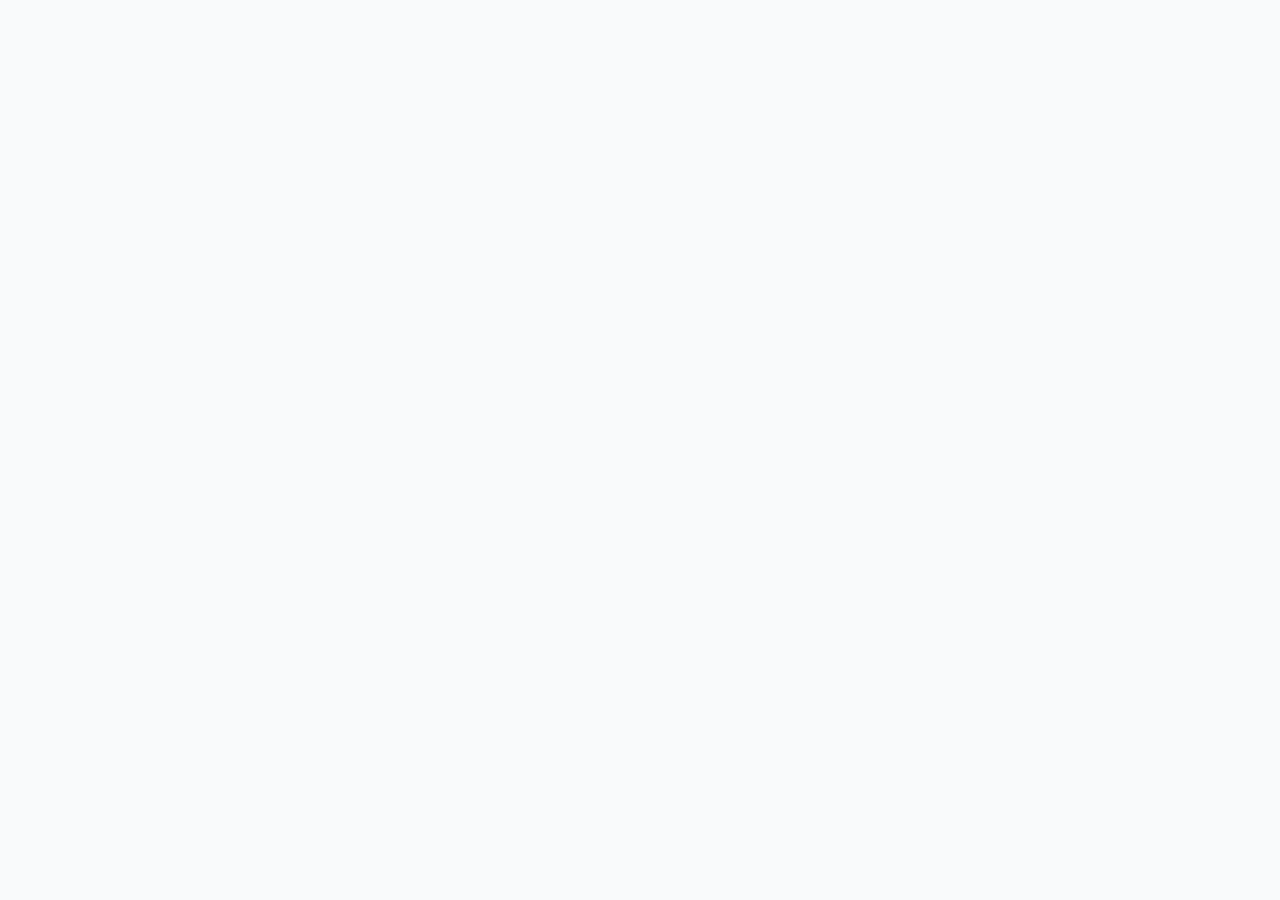
==== html/index.html @ 84c8ef74 "RESTART - New Structure, Total Conversion" ====
<!DOCTYPE html>
<html lang="en">
    <head>
        <meta charset="utf-8">
        <title>Odin Recipes Homepage</title>
        <!--CSS-->
        <link rel="stylesheet" href="/css/general.css">
        <link rel="stylesheet" href="/css/homepage-recipes-board.css">
        <!--Fonts-->
        <link rel="preconnect" href="https://fonts.googleapis.com">
        <link rel="preconnect" href="https://fonts.gstatic.com" crossorigin>
        <link href="https://fonts.googleapis.com/css2?family=Inter:wght@300;400;500;600;700&display=swap" rel="stylesheet">
    </head>

    <body>

    </body>
</html>
---- css/general.css ----
body {
    font-family: 'Inter', Helvetica, Arial, Helvetica, sans-serif;
    background-color: rgb(249 250 251);
    color: rgb(75 85 99);
}
---- css/homepage-recipes-board.css ----
.recipes-board-container-main {
    
}
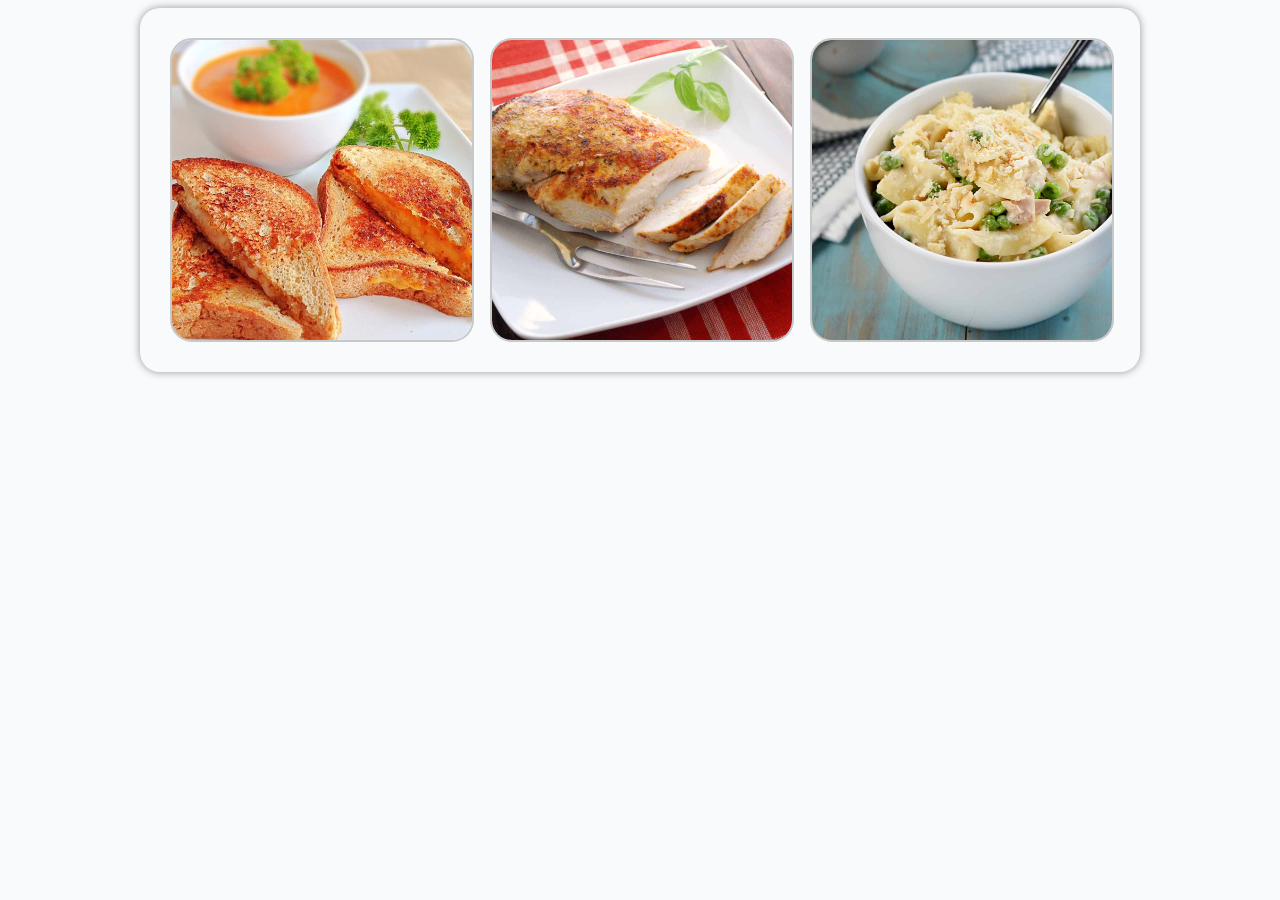
==== commit 84bbda29: "Create centered main-board for recipes" ====
--- a/html/index.html
+++ b/html/index.html
@@ -13,6 +13,29 @@
     </head>
 
     <body>
-
+        <!--Recipe Main Board-->
+        <div class="recipes-board-container-main">
+            <div class="recipes-board-container">
+                <!--Grilled Cheese Sandwich-->
+                <a class="recipe-link" href="/html/grilled-cheese-sandwich.html">               
+                    <img class="recipe-board-image" src="/images/grilled-cheese-sandwich-image_01.jpg" alt="grilled-cheese-sandwich">
+                    <div class="recipe-image-hover-description-box"></div>
+                    <div class="recipe-image-hover-description">Grilled Cheese Sandwich</div>
+                </a>
+                <!--Simple Baked Chicken Breasts-->
+                <a class="recipe-link" href="/html/simple-baked-chicken-breasts.html">               
+                    <img class="recipe-board-image" src="/images/simple-baked-chicken-breasts.jpg" alt="simple-baked-chicken-breasts">
+                    <div class="recipe-image-hover-description-box"></div>
+                    <div class="recipe-image-hover-description">Simple Baked Chicken Breasts</div>
+                </a>
+                <!--Tuna Casserole-->
+                <a class="recipe-link" href="/html/tuna-casserole.html">               
+                    <img class="recipe-board-image" src="/images/tuna-casserole.jpg" alt="tuna-casserole">
+                    <div class="recipe-image-hover-description-box"></div>
+                    <div class="recipe-image-hover-description">Tuna Casserole</div>
+                </a>
+                
+            </div>
+        </div>
     </body>
 </html>--- a/css/homepage-recipes-board.css
+++ b/css/homepage-recipes-board.css
@@ -1,3 +1,78 @@
 .recipes-board-container-main {
-    
+    display: flex;
+    justify-content: center;
+}
+.recipes-board-container {
+    display: grid;
+    grid-template-columns: 300px 300px 300px;
+    column-gap: 20px;
+    row-gap: 20px;
+
+    box-shadow: 0 0 8px rgba(0, 0, 0, 0.4);
+
+    padding: 30px;
+    border-radius: 20px;
+}
+
+
+.recipe-link {
+    display: flex;
+    justify-content: center;
+    position: relative;
+    border: 2px solid rgba(0, 0, 0, 0.2);
+    border-radius: 22px;
+    height: 300px;
+    width: 300px;
+}
+.recipe-board-image {
+    position: relative;
+    object-fit: cover;
+    object-position: center;
+
+    width: 300px;
+    height: 300px;
+
+    border-radius: 20px;
+
+    cursor: pointer;
+    transition: opacity 0.2s;
+}
+.recipe-board-image:hover {
+    opacity: 0.85;
+}
+.recipe-image-hover-description-box {
+    position: absolute;
+    background-color: gray;
+
+    border-radius: 0 0 20px 20px;
+
+    bottom: 0px;
+    left: 0;
+    right: 0;
+    height: 0px;
+
+    opacity: 0;
+    transition: opacity 0.5s, height 0.5s;
+}
+.recipe-image-hover-description {
+    position: absolute;
+    bottom: 5px;
+
+    color: rgb(255, 255, 255);
+    font-size: 18px;
+    font-weight: 600;
+
+    opacity: 0;
+    transition: opacity 0.2s, bottom 0.5s;
+}
+.recipe-link:hover .recipe-image-hover-description-box {
+    opacity: 0.8;
+    z-index: 99;
+    height: 60px;
+}
+.recipe-link:hover .recipe-image-hover-description {
+    align-items: center;
+    opacity: 1;
+    bottom: 20px;
+    z-index: 100;
 }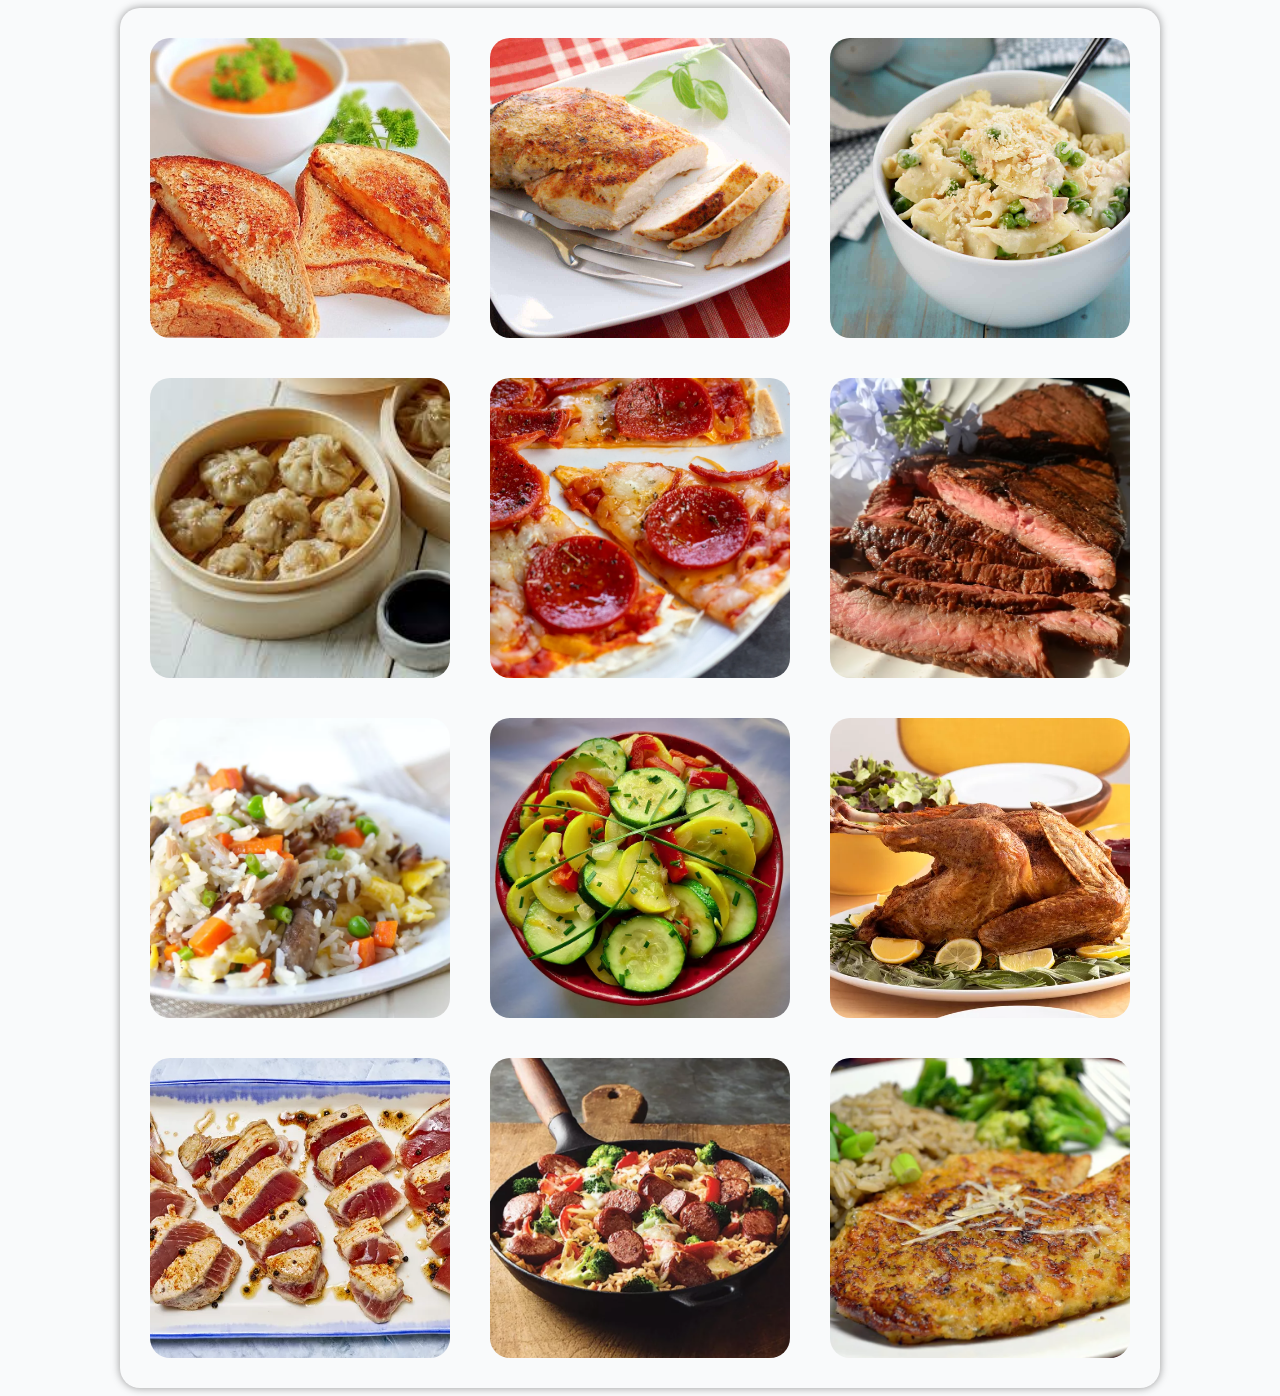
==== commit b37ce9e0: "Added more recipes and responsiveness" ====
--- a/html/index.html
+++ b/html/index.html
@@ -18,23 +18,76 @@
             <div class="recipes-board-container">
                 <!--Grilled Cheese Sandwich-->
                 <a class="recipe-link" href="/html/grilled-cheese-sandwich.html">               
-                    <img class="recipe-board-image" src="/images/grilled-cheese-sandwich-image_01.jpg" alt="grilled-cheese-sandwich">
+                    <img class="recipe-board-image" src="/images/grilled-cheese-sandwich-image_01.jpg" alt="Grilled Cheese Sandwich">
                     <div class="recipe-image-hover-description-box"></div>
                     <div class="recipe-image-hover-description">Grilled Cheese Sandwich</div>
                 </a>
                 <!--Simple Baked Chicken Breasts-->
                 <a class="recipe-link" href="/html/simple-baked-chicken-breasts.html">               
-                    <img class="recipe-board-image" src="/images/simple-baked-chicken-breasts.jpg" alt="simple-baked-chicken-breasts">
+                    <img class="recipe-board-image" src="/images/simple-baked-chicken-breasts.jpg" alt="Simple Baked Chicken Breasts">
                     <div class="recipe-image-hover-description-box"></div>
                     <div class="recipe-image-hover-description">Simple Baked Chicken Breasts</div>
                 </a>
                 <!--Tuna Casserole-->
                 <a class="recipe-link" href="/html/tuna-casserole.html">               
-                    <img class="recipe-board-image" src="/images/tuna-casserole.jpg" alt="tuna-casserole">
+                    <img class="recipe-board-image" src="/images/tuna-casserole.jpg" alt="Tuna Casserole">
                     <div class="recipe-image-hover-description-box"></div>
                     <div class="recipe-image-hover-description">Tuna Casserole</div>
                 </a>
-                
+                <!--Dumplings-->
+                <a class="recipe-link" href="/html/dumplings.html">               
+                    <img class="recipe-board-image" src="/images/dumplings.jpg" alt="Dumplings">
+                    <div class="recipe-image-hover-description-box"></div>
+                    <div class="recipe-image-hover-description">Dumplings</div>
+                </a>
+                <!--Easy Tortilla Pizza-->
+                <a class="recipe-link" href="/html/easy-tortilla-pizza.html">               
+                    <img class="recipe-board-image" src="/images/easy-tortilla-pizza.png" alt="Easy Tortilla Pizza">
+                    <div class="recipe-image-hover-description-box"></div>
+                    <div class="recipe-image-hover-description">Easy Tortilla Pizza</div>
+                </a>
+                <!--Sirloin Steak with Garlic Butter-->
+                <a class="recipe-link" href="/html/sirloin-steak-with-garlic-butter.html">               
+                    <img class="recipe-board-image" src="/images/sirloin-steak-with-garlic-butter.png" alt="Sirloin Steak with Garlic Butter">
+                    <div class="recipe-image-hover-description-box"></div>
+                    <div class="recipe-image-hover-description">Sirloin Steak with Garlic Butter</div>
+                </a>
+                <!--Pork Fried Rice-->
+                <a class="recipe-link" href="/html/pork-fried-rice.html">               
+                    <img class="recipe-board-image" src="/images/pork-fried-rice.png" alt="Pork Fried Rice">
+                    <div class="recipe-image-hover-description-box"></div>
+                    <div class="recipe-image-hover-description">Pork Fried Rice</div>
+                </a>
+                <!--Skillet Zucchini and Squash-->
+                <a class="recipe-link" href="/html/skillet-zucchini-and-squash.html">               
+                    <img class="recipe-board-image" src="/images/skillet-zucchini-and-squash.png" alt="Skillet Zucchini and Squash">
+                    <div class="recipe-image-hover-description-box"></div>
+                    <div class="recipe-image-hover-description">Skillet Zucchini and Squash</div>
+                </a>
+                <!--Simple Deep Fried Turkey-->
+                <a class="recipe-link" href="/html/simple-deep-fried-turkey.html">               
+                    <img class="recipe-board-image" src="/images/simple-deep-fried-turkey.png" alt="Simple Deep Fried Turkey">
+                    <div class="recipe-image-hover-description-box"></div>
+                    <div class="recipe-image-hover-description">Simple Deep Fried Turkey</div>
+                </a>
+                <!--Seared Ahi Tuna Steaks-->
+                <a class="recipe-link" href="/html/seared-ahi-tuna-steaks.html">               
+                    <img class="recipe-board-image" src="/images/seared-ahi-tuna-steaks.png" alt="Seared Ahi Tuna Steaks">
+                    <div class="recipe-image-hover-description-box"></div>
+                    <div class="recipe-image-hover-description">Seared Ahi Tuna Steaks</div>
+                </a>
+                <!--Easy Smoked Sausage Skillet-->
+                <a class="recipe-link" href="/html/easy-smoked-sausage-skillet.html">               
+                    <img class="recipe-board-image" src="/images/easy-smoked-sausage-skillet.png" alt="Easy Smoked Sausage Skillet">
+                    <div class="recipe-image-hover-description-box"></div>
+                    <div class="recipe-image-hover-description">Easy Smoked Sausage Skillet</div>
+                </a>
+                <!--Parmesan Crusted Tilapia Fillets-->
+                <a class="recipe-link" href="/html/parmesan-crusted-tilania-fillets.html">               
+                    <img class="recipe-board-image" src="/images/parmesan-crusted-tilania-fillets.png" alt="Parmesan Crusted Tilapia Fillets">
+                    <div class="recipe-image-hover-description-box"></div>
+                    <div class="recipe-image-hover-description">Parmesan Crusted Tilapia Fillets</div>
+                </a>
             </div>
         </div>
     </body>
--- a/css/homepage-recipes-board.css
+++ b/css/homepage-recipes-board.css
@@ -5,25 +5,34 @@
 .recipes-board-container {
     display: grid;
     grid-template-columns: 300px 300px 300px;
-    column-gap: 20px;
-    row-gap: 20px;
+    column-gap: 40px;
+    row-gap: 40px;
 
     box-shadow: 0 0 8px rgba(0, 0, 0, 0.4);
 
     padding: 30px;
     border-radius: 20px;
 }
-
+@media (max-width: 1200px) {
+    .recipes-board-container {
+        grid-template-columns: 1fr 1fr;
+    }
+}
+@media (max-width: 800px) {
+    .recipes-board-container {
+        grid-template-columns: 1fr;
+    }
+}
 
 .recipe-link {
     display: flex;
     justify-content: center;
     position: relative;
-    border: 2px solid rgba(0, 0, 0, 0.2);
     border-radius: 22px;
     height: 300px;
     width: 300px;
 }
+
 .recipe-board-image {
     position: relative;
     object-fit: cover;
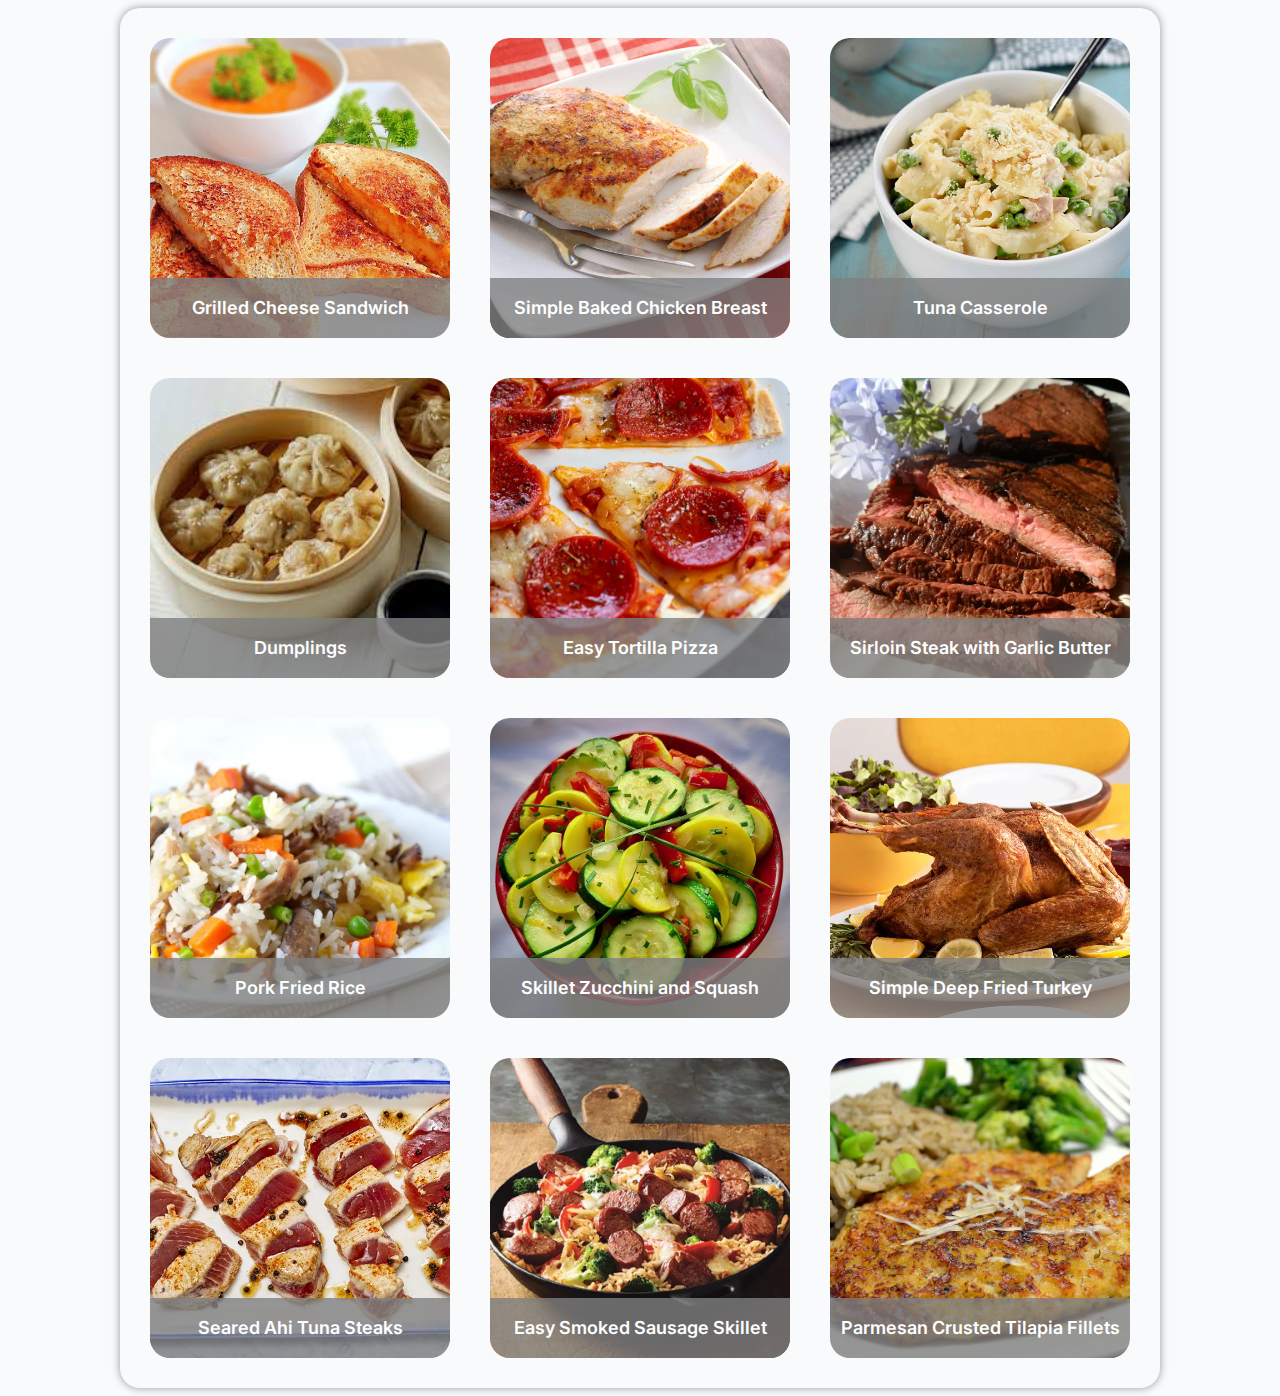
==== commit 4bc24f1c: "Adjust the recipe-link style a bit" ====
--- a/html/index.html
+++ b/html/index.html
@@ -20,73 +20,97 @@
                 <a class="recipe-link" href="/html/grilled-cheese-sandwich.html">               
                     <img class="recipe-board-image" src="/images/grilled-cheese-sandwich-image_01.jpg" alt="Grilled Cheese Sandwich">
                     <div class="recipe-image-hover-description-box"></div>
-                    <div class="recipe-image-hover-description">Grilled Cheese Sandwich</div>
+                    <div class="recipe-image-hover-description">Show Me The Recipe!</div>
+                    <div class="recipe-image-description-box"></div>
+                    <div class="recipe-image-description">Grilled Cheese Sandwich</div>
                 </a>
                 <!--Simple Baked Chicken Breasts-->
                 <a class="recipe-link" href="/html/simple-baked-chicken-breasts.html">               
                     <img class="recipe-board-image" src="/images/simple-baked-chicken-breasts.jpg" alt="Simple Baked Chicken Breasts">
                     <div class="recipe-image-hover-description-box"></div>
-                    <div class="recipe-image-hover-description">Simple Baked Chicken Breasts</div>
+                    <div class="recipe-image-hover-description">Show Me The Recipe!</div>
+                    <div class="recipe-image-description-box"></div>
+                    <div class="recipe-image-description">Simple Baked Chicken Breast</div>
                 </a>
                 <!--Tuna Casserole-->
                 <a class="recipe-link" href="/html/tuna-casserole.html">               
                     <img class="recipe-board-image" src="/images/tuna-casserole.jpg" alt="Tuna Casserole">
                     <div class="recipe-image-hover-description-box"></div>
-                    <div class="recipe-image-hover-description">Tuna Casserole</div>
+                    <div class="recipe-image-hover-description">Show Me The Recipe!</div>
+                    <div class="recipe-image-description-box"></div>
+                    <div class="recipe-image-description">Tuna Casserole</div>
                 </a>
                 <!--Dumplings-->
                 <a class="recipe-link" href="/html/dumplings.html">               
                     <img class="recipe-board-image" src="/images/dumplings.jpg" alt="Dumplings">
                     <div class="recipe-image-hover-description-box"></div>
-                    <div class="recipe-image-hover-description">Dumplings</div>
+                    <div class="recipe-image-hover-description">Show Me The Recipe!</div>
+                    <div class="recipe-image-description-box"></div>
+                    <div class="recipe-image-description">Dumplings</div>
                 </a>
                 <!--Easy Tortilla Pizza-->
                 <a class="recipe-link" href="/html/easy-tortilla-pizza.html">               
                     <img class="recipe-board-image" src="/images/easy-tortilla-pizza.png" alt="Easy Tortilla Pizza">
                     <div class="recipe-image-hover-description-box"></div>
-                    <div class="recipe-image-hover-description">Easy Tortilla Pizza</div>
+                    <div class="recipe-image-hover-description">Show Me The Recipe!</div>
+                    <div class="recipe-image-description-box"></div>
+                    <div class="recipe-image-description">Easy Tortilla Pizza</div>
                 </a>
                 <!--Sirloin Steak with Garlic Butter-->
                 <a class="recipe-link" href="/html/sirloin-steak-with-garlic-butter.html">               
                     <img class="recipe-board-image" src="/images/sirloin-steak-with-garlic-butter.png" alt="Sirloin Steak with Garlic Butter">
                     <div class="recipe-image-hover-description-box"></div>
-                    <div class="recipe-image-hover-description">Sirloin Steak with Garlic Butter</div>
+                    <div class="recipe-image-hover-description">Show Me The Recipe!</div>
+                    <div class="recipe-image-description-box"></div>
+                    <div class="recipe-image-description">Sirloin Steak with Garlic Butter</div>
                 </a>
                 <!--Pork Fried Rice-->
                 <a class="recipe-link" href="/html/pork-fried-rice.html">               
                     <img class="recipe-board-image" src="/images/pork-fried-rice.png" alt="Pork Fried Rice">
                     <div class="recipe-image-hover-description-box"></div>
-                    <div class="recipe-image-hover-description">Pork Fried Rice</div>
+                    <div class="recipe-image-hover-description">Show Me The Recipe!</div>
+                    <div class="recipe-image-description-box"></div>
+                    <div class="recipe-image-description">Pork Fried Rice</div>
                 </a>
                 <!--Skillet Zucchini and Squash-->
                 <a class="recipe-link" href="/html/skillet-zucchini-and-squash.html">               
                     <img class="recipe-board-image" src="/images/skillet-zucchini-and-squash.png" alt="Skillet Zucchini and Squash">
                     <div class="recipe-image-hover-description-box"></div>
-                    <div class="recipe-image-hover-description">Skillet Zucchini and Squash</div>
+                    <div class="recipe-image-hover-description">Show Me The Recipe!</div>
+                    <div class="recipe-image-description-box"></div>
+                    <div class="recipe-image-description">Skillet Zucchini and Squash</div>
                 </a>
                 <!--Simple Deep Fried Turkey-->
                 <a class="recipe-link" href="/html/simple-deep-fried-turkey.html">               
                     <img class="recipe-board-image" src="/images/simple-deep-fried-turkey.png" alt="Simple Deep Fried Turkey">
                     <div class="recipe-image-hover-description-box"></div>
-                    <div class="recipe-image-hover-description">Simple Deep Fried Turkey</div>
+                    <div class="recipe-image-hover-description">Show Me The Recipe!</div>
+                    <div class="recipe-image-description-box"></div>
+                    <div class="recipe-image-description">Simple Deep Fried Turkey</div>
                 </a>
                 <!--Seared Ahi Tuna Steaks-->
                 <a class="recipe-link" href="/html/seared-ahi-tuna-steaks.html">               
                     <img class="recipe-board-image" src="/images/seared-ahi-tuna-steaks.png" alt="Seared Ahi Tuna Steaks">
                     <div class="recipe-image-hover-description-box"></div>
-                    <div class="recipe-image-hover-description">Seared Ahi Tuna Steaks</div>
+                    <div class="recipe-image-hover-description">Show Me The Recipe!</div>
+                    <div class="recipe-image-description-box"></div>
+                    <div class="recipe-image-description">Seared Ahi Tuna Steaks</div>
                 </a>
                 <!--Easy Smoked Sausage Skillet-->
                 <a class="recipe-link" href="/html/easy-smoked-sausage-skillet.html">               
                     <img class="recipe-board-image" src="/images/easy-smoked-sausage-skillet.png" alt="Easy Smoked Sausage Skillet">
                     <div class="recipe-image-hover-description-box"></div>
-                    <div class="recipe-image-hover-description">Easy Smoked Sausage Skillet</div>
+                    <div class="recipe-image-hover-description">Show Me The Recipe!</div>
+                    <div class="recipe-image-description-box"></div>
+                    <div class="recipe-image-description">Easy Smoked Sausage Skillet</div>
                 </a>
                 <!--Parmesan Crusted Tilapia Fillets-->
                 <a class="recipe-link" href="/html/parmesan-crusted-tilania-fillets.html">               
                     <img class="recipe-board-image" src="/images/parmesan-crusted-tilania-fillets.png" alt="Parmesan Crusted Tilapia Fillets">
                     <div class="recipe-image-hover-description-box"></div>
-                    <div class="recipe-image-hover-description">Parmesan Crusted Tilapia Fillets</div>
+                    <div class="recipe-image-hover-description">Show Me The Recipe!</div>
+                    <div class="recipe-image-description-box"></div>
+                    <div class="recipe-image-description">Parmesan Crusted Tilapia Fillets</div>
                 </a>
             </div>
         </div>
--- a/css/homepage-recipes-board.css
+++ b/css/homepage-recipes-board.css
@@ -32,6 +32,9 @@
     height: 300px;
     width: 300px;
 }
+.recipe-link:active {
+    opacity: 0.6;
+}
 
 .recipe-board-image {
     position: relative;
@@ -44,12 +47,63 @@
     border-radius: 20px;
 
     cursor: pointer;
-    transition: opacity 0.2s;
+    transition: opacity 0.2s, box-shadow 0.2s;
 }
 .recipe-board-image:hover {
+    box-shadow: 0 0 10px rgba(0, 0, 0, 0.6);
     opacity: 0.85;
 }
+
 .recipe-image-hover-description-box {
+    position: absolute;
+    background-color: gray;
+
+    border-radius: 20px 20px 0 0;
+
+    top: 0;
+    left: 0;
+    right: 0;
+    height: 20px;
+
+    opacity: 0;
+    transition: opacity 0.5s, height 0.5s;
+}
+.recipe-link:hover .recipe-image-hover-description-box {
+    opacity: 0.8;
+    height: 40px;
+    pointer-events: none;
+}
+
+.recipe-image-hover-description {
+    position: absolute;
+    top: 5px;
+
+    color: rgb(255, 255, 255);
+    font-size: 18px;
+    font-weight: 400;
+
+    opacity: 0;
+    transition: opacity 0.2s, top 0.5s;
+}
+.recipe-link:hover .recipe-image-hover-description {
+    align-items: center;
+    opacity: 1;
+    top: 10px;
+    pointer-events: none;
+    z-index: 100;
+}
+
+.recipe-image-description {
+    position: absolute;
+    bottom: 20px;
+
+    color: rgb(255, 255, 255);
+    font-size: 18px;
+    font-weight: 600;
+
+    z-index: 100;
+}
+.recipe-image-description-box {
     position: absolute;
     background-color: gray;
 
@@ -58,30 +112,8 @@
     bottom: 0px;
     left: 0;
     right: 0;
-    height: 0px;
+    height: 60px;
 
-    opacity: 0;
-    transition: opacity 0.5s, height 0.5s;
-}
-.recipe-image-hover-description {
-    position: absolute;
-    bottom: 5px;
-
-    color: rgb(255, 255, 255);
-    font-size: 18px;
-    font-weight: 600;
-
-    opacity: 0;
-    transition: opacity 0.2s, bottom 0.5s;
-}
-.recipe-link:hover .recipe-image-hover-description-box {
     opacity: 0.8;
     z-index: 99;
-    height: 60px;
 }
-.recipe-link:hover .recipe-image-hover-description {
-    align-items: center;
-    opacity: 1;
-    bottom: 20px;
-    z-index: 100;
-}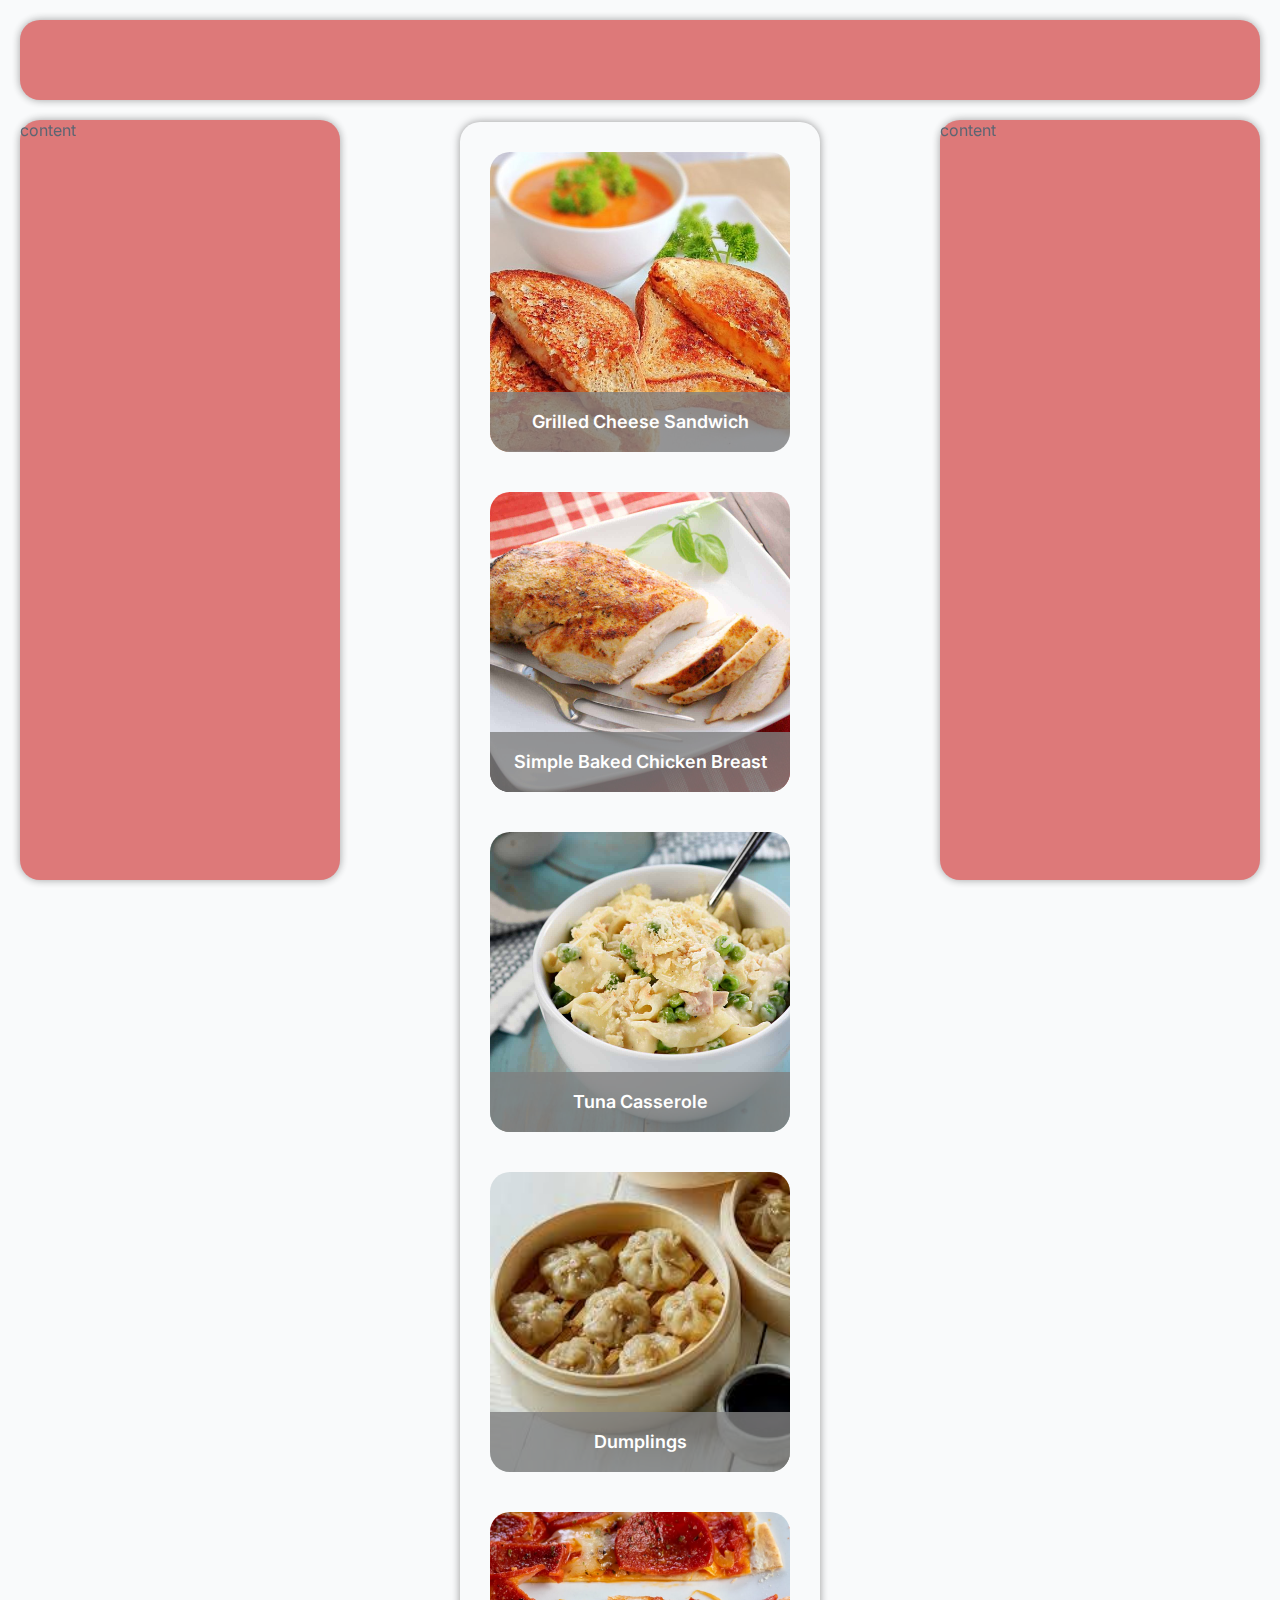
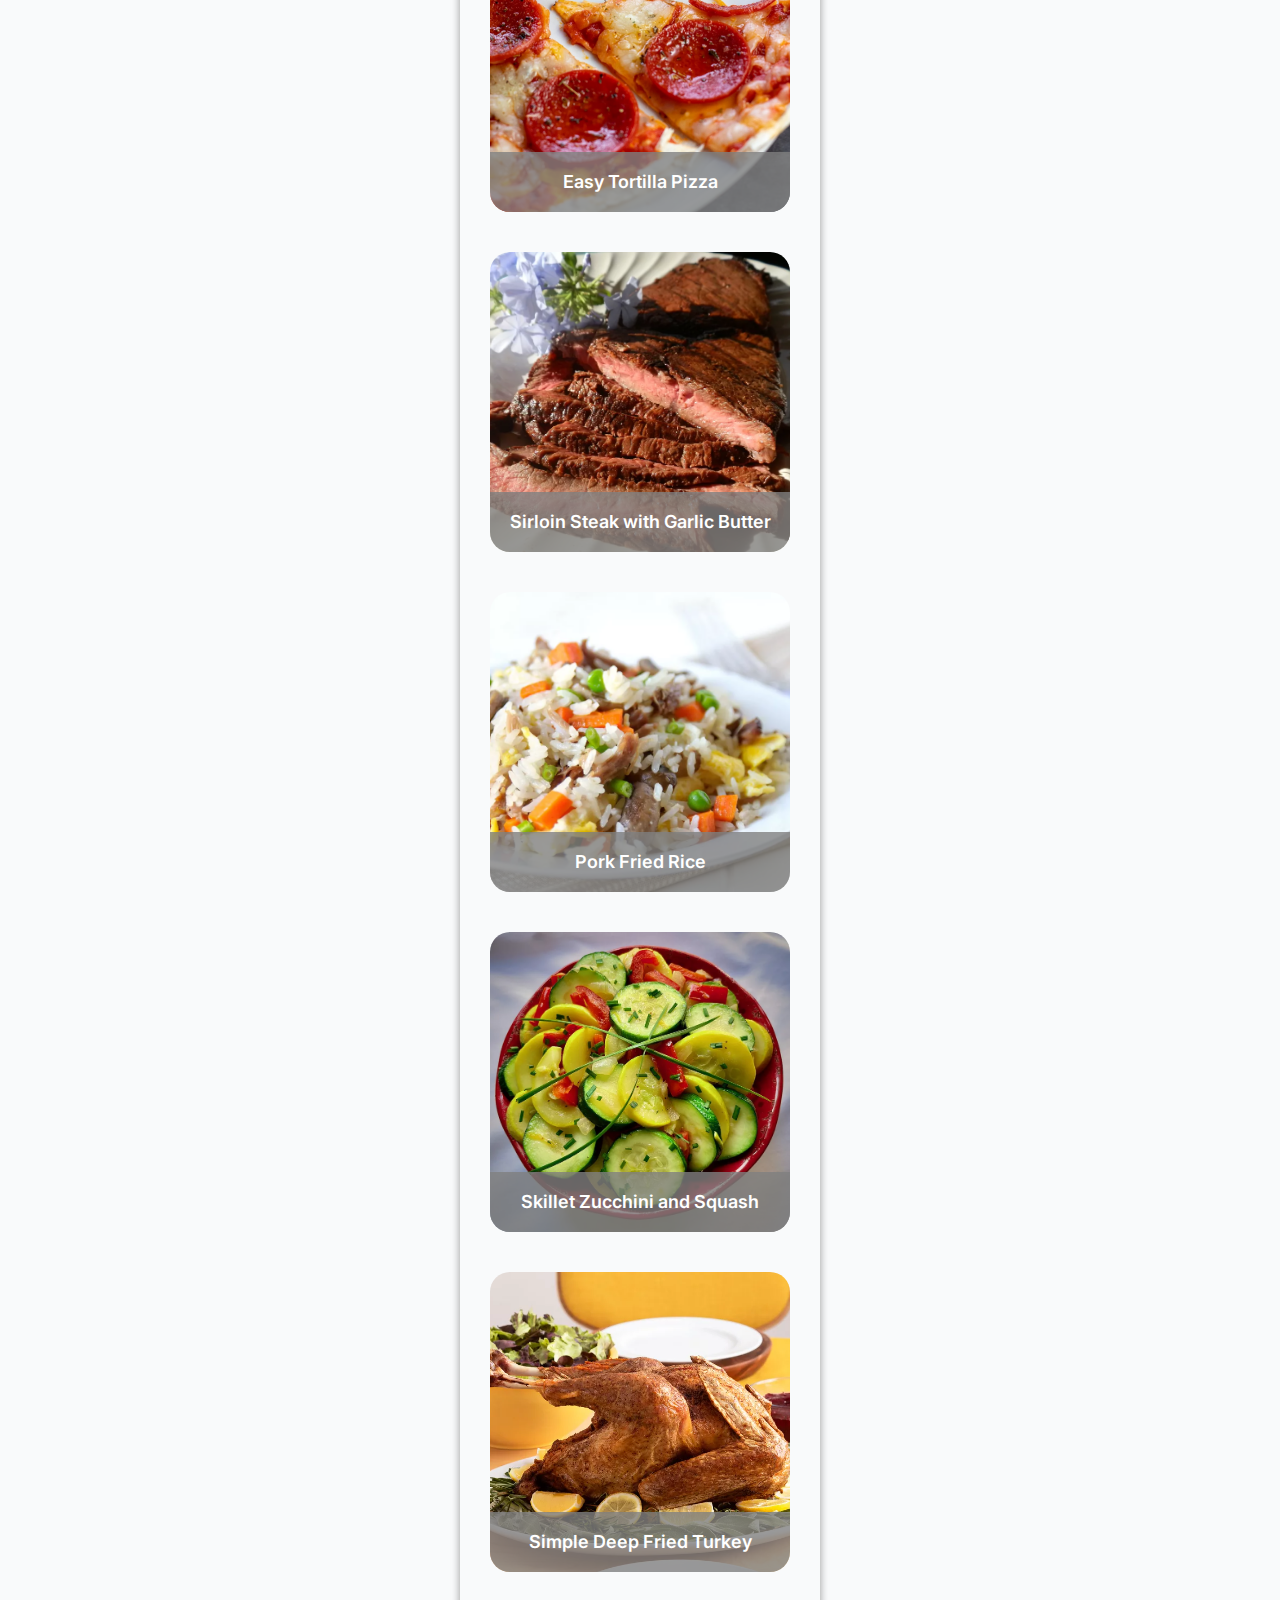
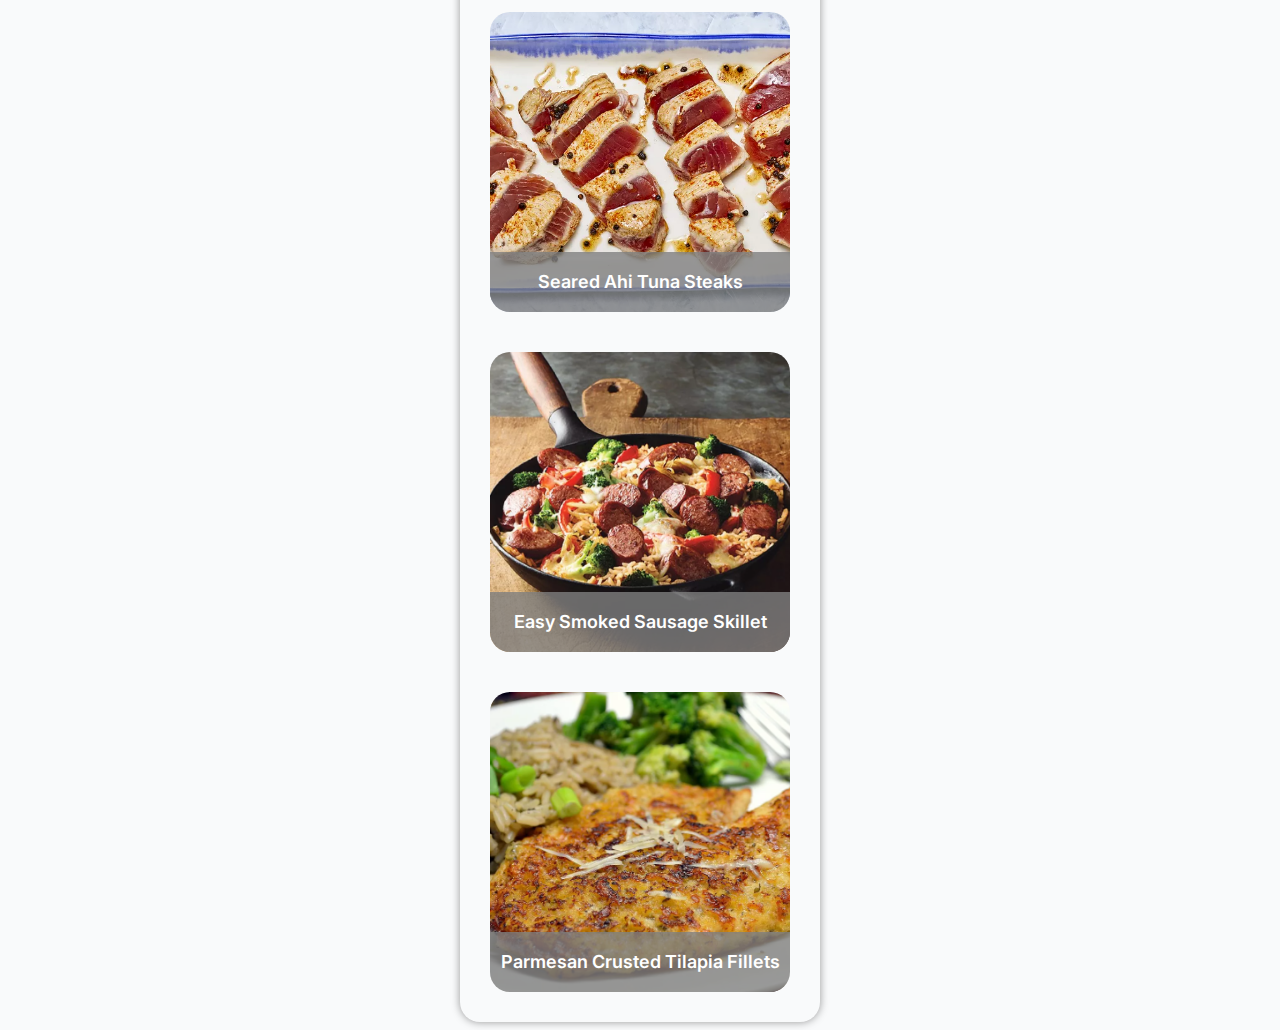
==== commit 01fcb721: "Add Sidebars L/R, Header And Adjust Style" ====
--- a/html/index.html
+++ b/html/index.html
@@ -6,6 +6,9 @@
         <!--CSS-->
         <link rel="stylesheet" href="/css/general.css">
         <link rel="stylesheet" href="/css/homepage-recipes-board.css">
+        <link rel="stylesheet" href="/css/header.css">
+        <link rel="stylesheet" href="/css/sidebar-left.css">
+        <link rel="stylesheet" href="/css/sidebar-right.css">
         <!--Fonts-->
         <link rel="preconnect" href="https://fonts.googleapis.com">
         <link rel="preconnect" href="https://fonts.gstatic.com" crossorigin>
@@ -13,17 +16,41 @@
     </head>
 
     <body>
+
+        <!--Header-->
+        <header class="header-homepage">
+            <div></div>
+        </header>
+
+        <!--Sidebar Left-->
+        <div class="sidebar-left-homepage">
+            <div>content</div>
+        </div>
+
+        <!--Sidebar Right-->
+        <div class="sidebar-right-homepage">
+           <div>content</div>
+        </div>
+
         <!--Recipe Main Board-->
         <div class="recipes-board-container-main">
             <div class="recipes-board-container">
                 <!--Grilled Cheese Sandwich-->
+                
                 <a class="recipe-link" href="/html/grilled-cheese-sandwich.html">               
                     <img class="recipe-board-image" src="/images/grilled-cheese-sandwich-image_01.jpg" alt="Grilled Cheese Sandwich">
-                    <div class="recipe-image-hover-description-box"></div>
-                    <div class="recipe-image-hover-description">Show Me The Recipe!</div>
+                    <div class="image-hover-container">    
+                        <div class="recipe-image-hover-description-box">
+                            <div class="recipe-image-hover-description">Show Me The Recipe!</div>
+                        </div>
+                        <div class="add-to-list">
+                            &#43;
+                        </div>
+                    </div>
                     <div class="recipe-image-description-box"></div>
                     <div class="recipe-image-description">Grilled Cheese Sandwich</div>
                 </a>
+               
                 <!--Simple Baked Chicken Breasts-->
                 <a class="recipe-link" href="/html/simple-baked-chicken-breasts.html">               
                     <img class="recipe-board-image" src="/images/simple-baked-chicken-breasts.jpg" alt="Simple Baked Chicken Breasts">
--- a/css/homepage-recipes-board.css
+++ b/css/homepage-recipes-board.css
@@ -11,14 +11,15 @@
     box-shadow: 0 0 8px rgba(0, 0, 0, 0.4);
 
     padding: 30px;
+    margin-top: 114px;
     border-radius: 20px;
 }
-@media (max-width: 1200px) {
+@media (max-width: 1760px) {
     .recipes-board-container {
         grid-template-columns: 1fr 1fr;
     }
 }
-@media (max-width: 800px) {
+@media (max-width: 1410px) {
     .recipes-board-container {
         grid-template-columns: 1fr;
     }
@@ -32,8 +33,9 @@
     height: 300px;
     width: 300px;
 }
-.recipe-link:active {
-    opacity: 0.6;
+.recipe-link:hover {
+    box-shadow: 0 0 10px rgba(0, 0, 0, 0.6);
+    opacity: 0.85;
 }
 
 .recipe-board-image {
@@ -49,20 +51,24 @@
     cursor: pointer;
     transition: opacity 0.2s, box-shadow 0.2s;
 }
-.recipe-board-image:hover {
-    box-shadow: 0 0 10px rgba(0, 0, 0, 0.6);
-    opacity: 0.85;
+
+.image-hover-container {
+    position: absolute;
+    display: flex;
+
+    top: 0;
+    left: 0;
+    right: 0;
 }
-
 .recipe-image-hover-description-box {
     position: absolute;
     background-color: gray;
 
-    border-radius: 20px 20px 0 0;
+    border-radius: 20px 0 0 0;
 
     top: 0;
     left: 0;
-    right: 0;
+    right: 60px;
     height: 20px;
 
     opacity: 0;
@@ -74,9 +80,41 @@
     pointer-events: none;
 }
 
+.add-to-list {
+    display: flex;
+    justify-content: center;
+    align-items: center;
+    position: absolute;
+    background-color: rgb(242, 82, 82);
+
+    border-radius: 0 20px 0 0;
+
+    color: rgb(249 250 251);
+    font-size: 26px;
+    font-weight: 300;
+    padding-bottom: 4px;
+
+    top: 0;
+    right: 0;
+    width: 60px;
+    height: 16px;
+
+    opacity: 0;
+    transition: opacity 0.5s, height 0.5s, background-color 0.5s;
+}
+.recipe-link:hover .add-to-list {
+    opacity: 0.55;
+    height: 36px;
+    
+    color: rgb(249 250 251);
+    font-size: 26px;
+    font-weight: 300;
+}
+
 .recipe-image-hover-description {
     position: absolute;
     top: 5px;
+    padding-left: 20px;
 
     color: rgb(255, 255, 255);
     font-size: 18px;
@@ -96,6 +134,7 @@
 .recipe-image-description {
     position: absolute;
     bottom: 20px;
+    pointer-events: none;
 
     color: rgb(255, 255, 255);
     font-size: 18px;
@@ -106,6 +145,7 @@
 .recipe-image-description-box {
     position: absolute;
     background-color: gray;
+    pointer-events: none;
 
     border-radius: 0 0 20px 20px;
 
--- a/css/header.css
+++ b/css/header.css
@@ -0,0 +1,15 @@
+.header-homepage {
+    display: flex;
+    position: fixed;
+    top: 20px;
+    left: 20px;
+    right: 20px;
+    height: 80px;
+    z-index: 101;
+
+    border-radius: 20px;
+
+    background-color: rgb(218, 107, 107);
+    box-shadow: 0 0 8px rgba(0, 0, 0, 0.4);
+    opacity: 0.9;
+}--- a/css/sidebar-left.css
+++ b/css/sidebar-left.css
@@ -0,0 +1,30 @@
+.sidebar-left-homepage {
+    display: flex;
+    position: fixed;
+    top: 120px;
+    left: 20px;
+    bottom: 20px;
+    width: 320px;
+    z-index: 101;
+
+    border-radius: 20px;
+
+    background-color: rgb(218, 107, 107);
+    box-shadow: 0 0 8px rgba(0, 0, 0, 0.4);
+    opacity: 0.9;
+}
+@media (max-width: 1110px) {
+    .sidebar-left-homepage {
+        width: 250px;
+    }
+}
+@media (max-width: 980px) {
+    .sidebar-left-homepage {
+        width: 200px;
+    }
+}
+@media (max-width: 870px) {
+    .sidebar-left-homepage {
+        width: 150px;
+    }
+}--- a/css/sidebar-right.css
+++ b/css/sidebar-right.css
@@ -0,0 +1,30 @@
+.sidebar-right-homepage {
+    display: flex;
+    position: fixed;
+    top: 120px;
+    right: 20px;
+    bottom: 20px;
+    width: 320px;
+    z-index: 101;
+
+    border-radius: 20px;
+
+    background-color: rgb(218, 107, 107);
+    box-shadow: 0 0 8px rgba(0, 0, 0, 0.4);
+    opacity: 0.9;
+}
+@media (max-width: 1110px) {
+    .sidebar-right-homepage {
+        width: 250px;
+    }
+}
+@media (max-width: 980px) {
+    .sidebar-right-homepage {
+        width: 200px;
+    }
+}
+@media (max-width: 870px) {
+    .sidebar-right-homepage {
+        width: 150px;
+    }
+}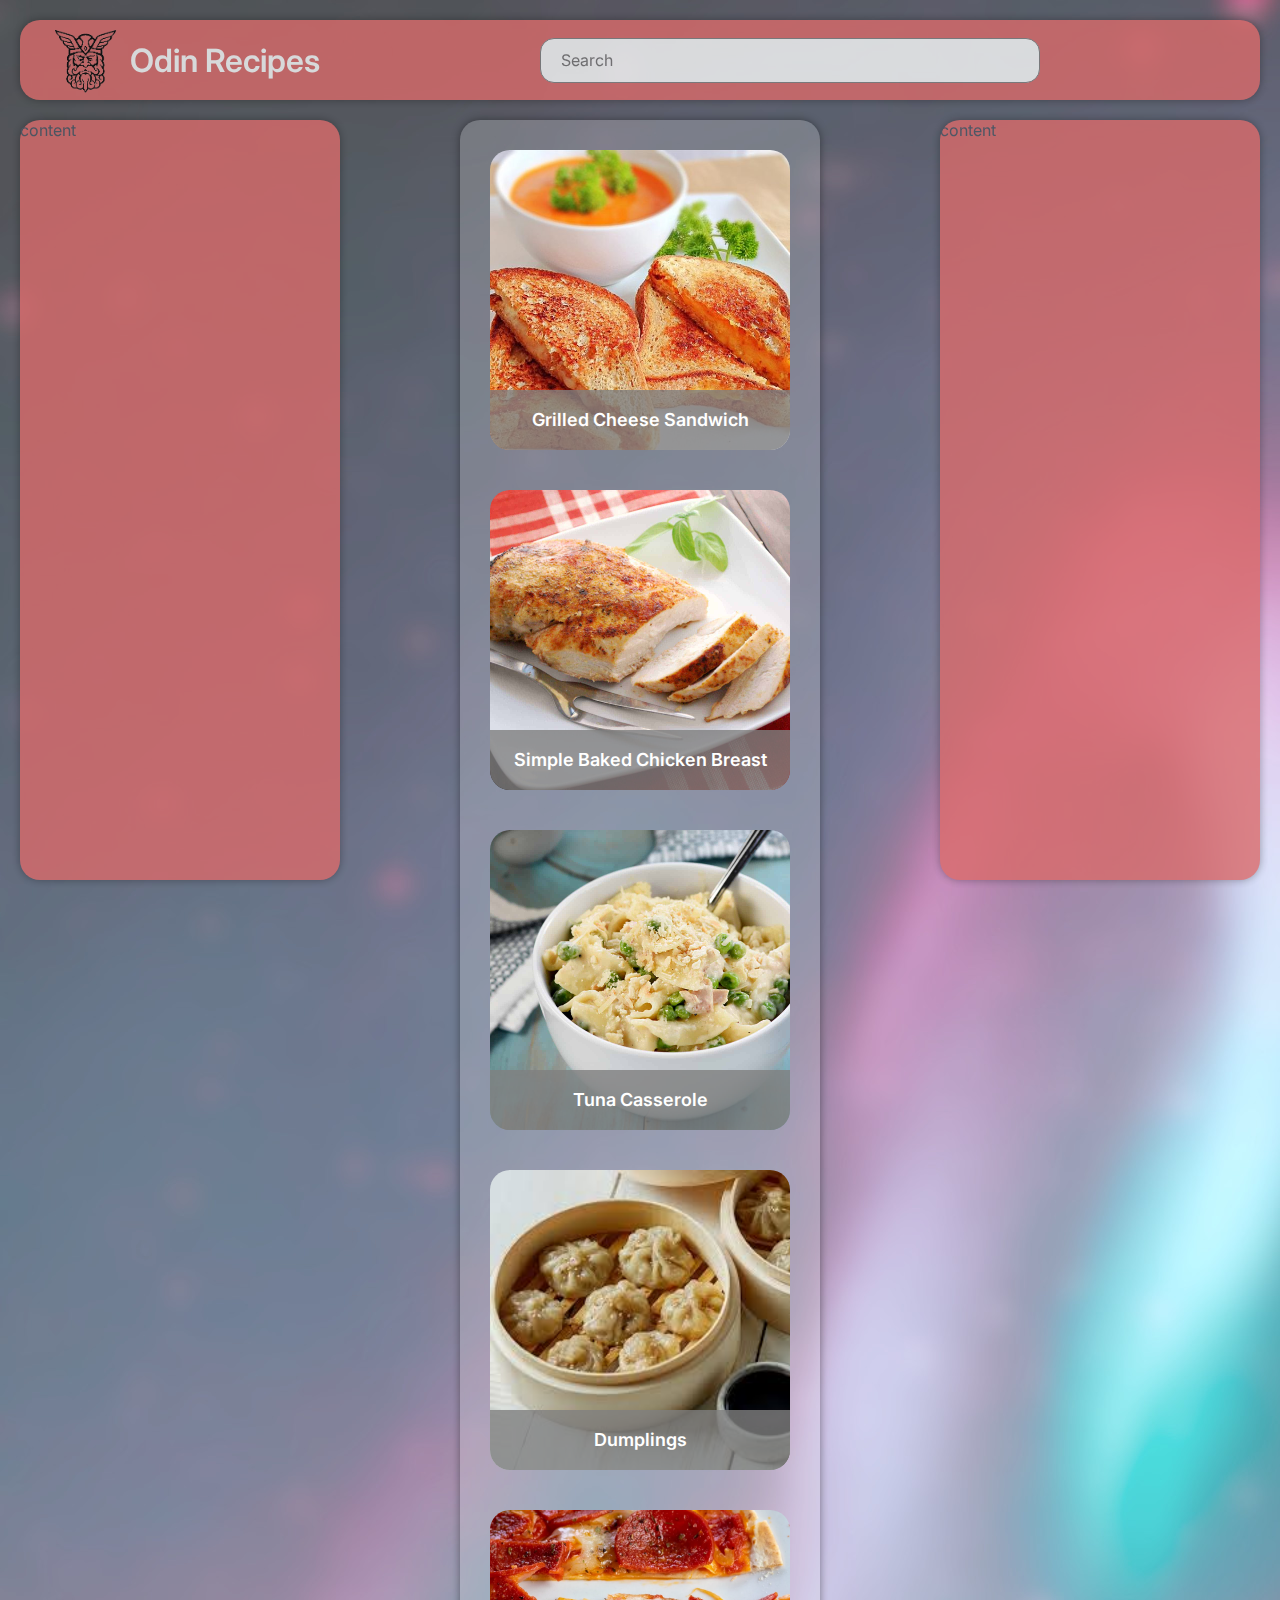
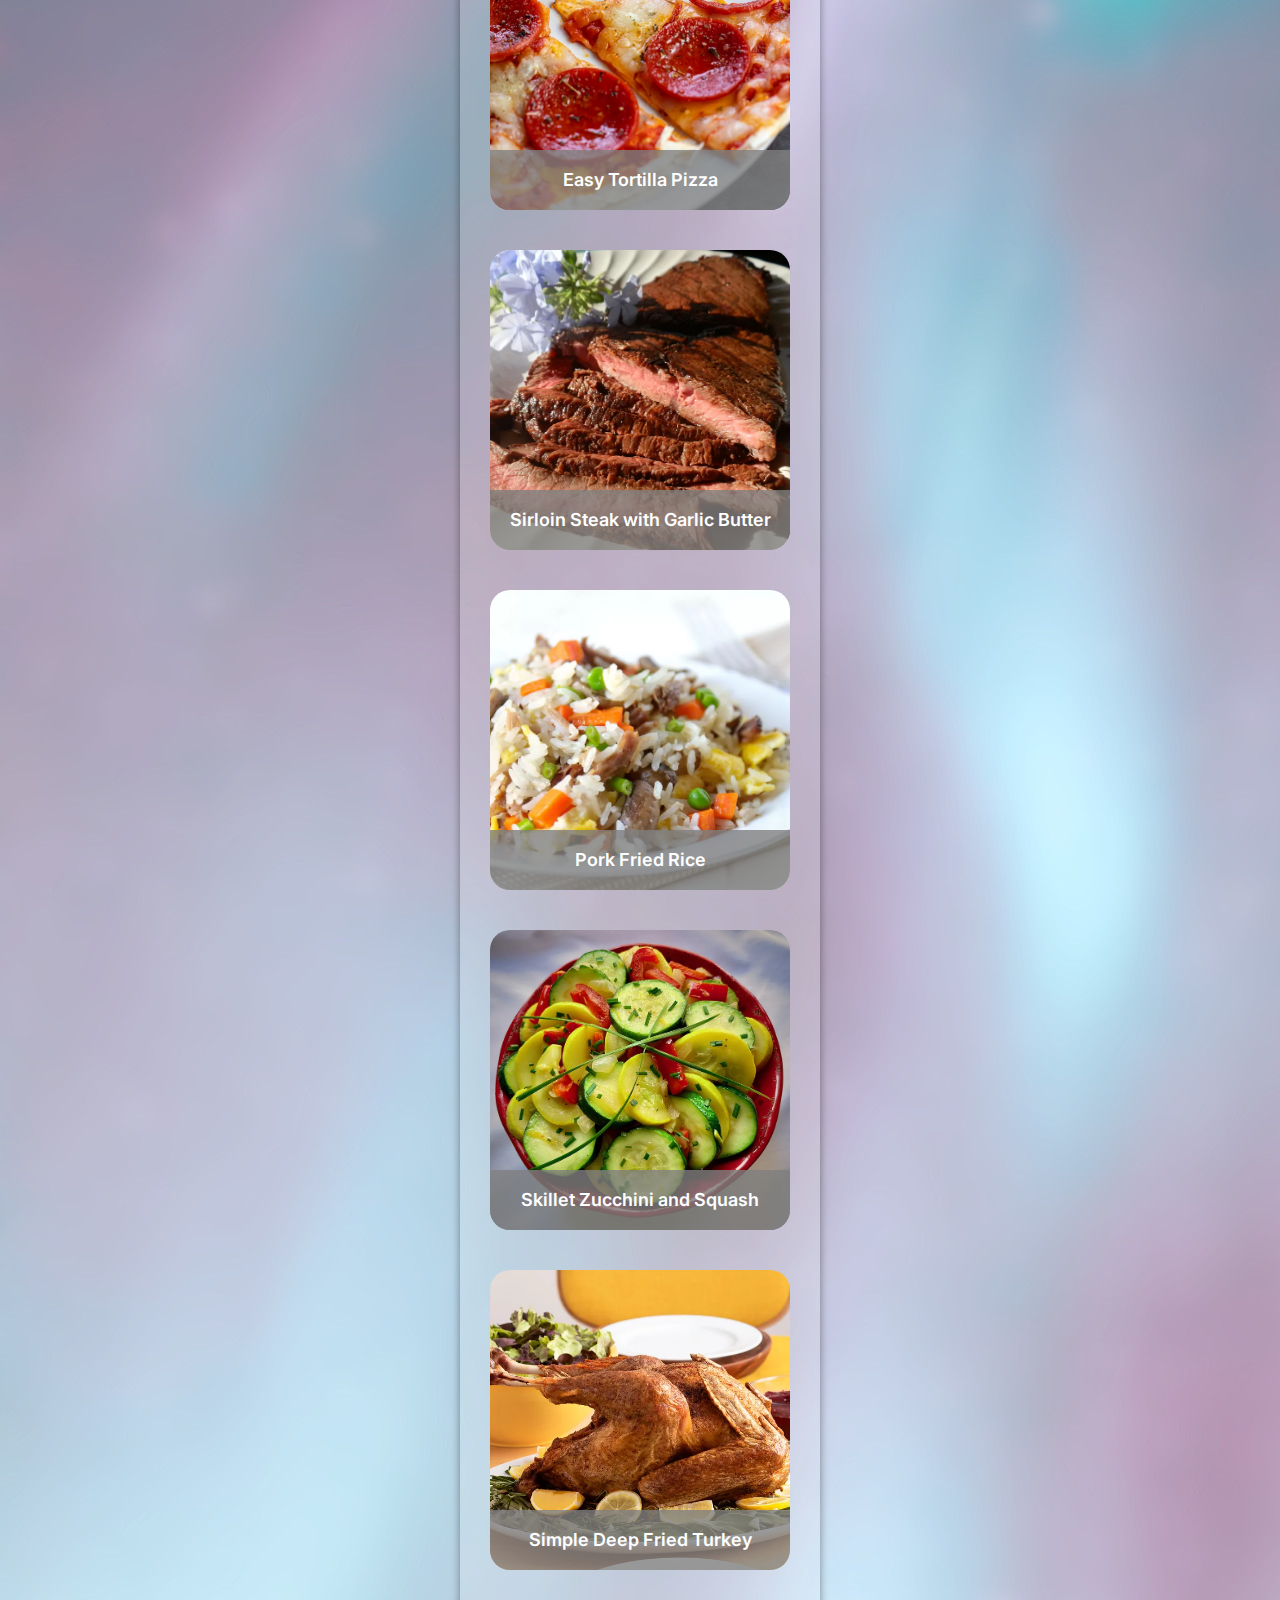
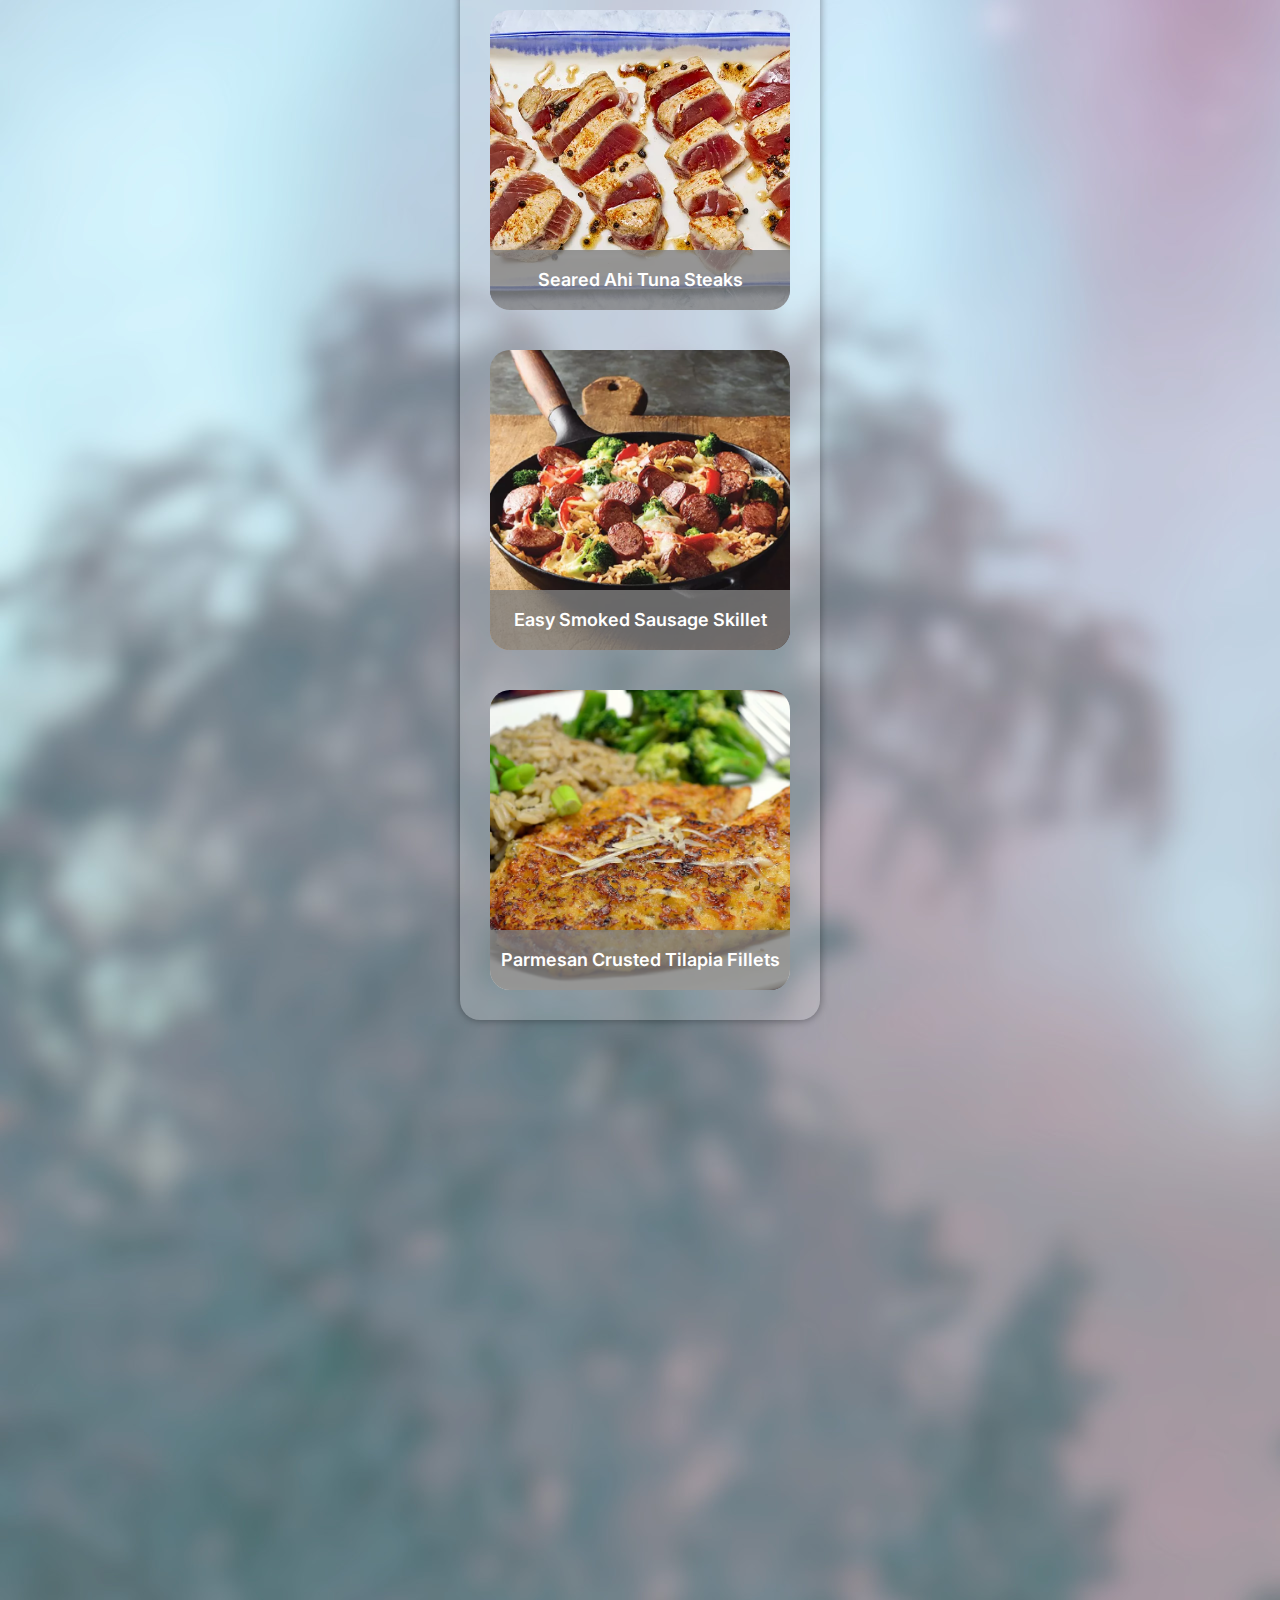
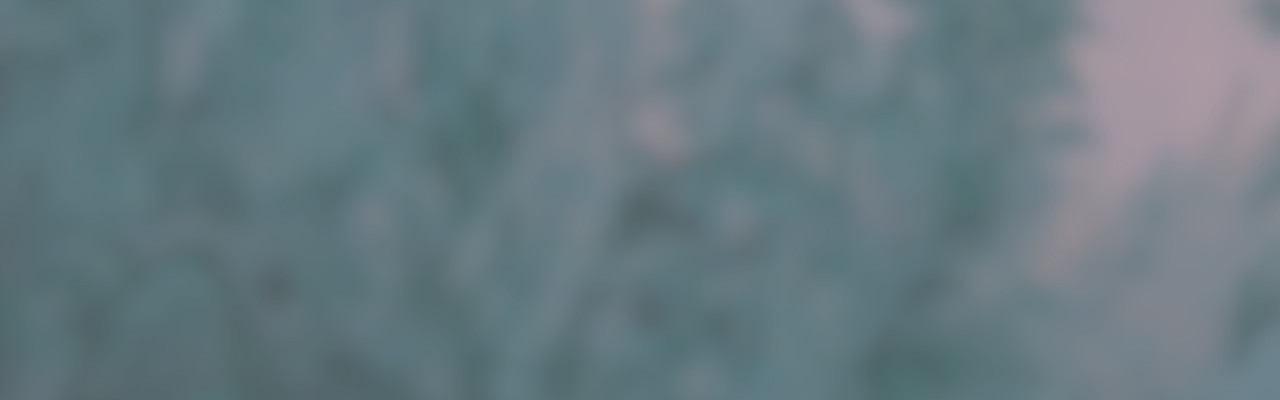
==== commit d6692c13: "Add Some Cosmetics" ====
--- a/html/index.html
+++ b/html/index.html
@@ -16,10 +16,20 @@
     </head>
 
     <body>
-
+    <div class="background-image">
         <!--Header-->
         <header class="header-homepage">
-            <div></div>
+            <div class="left-section">
+                <img 
+                class="odin-recipes-logo"
+                src="/images/odin-head-removebg-preview.png" 
+                alt="Odin Head Logo"> 
+                <p class="odin-recipes-brandname">Odin Recipes</p>
+            </div>
+            <div class="middle-section">
+                <input class="searchbar" type="search" placeholder="Search">
+            </div>
+            <div class="right-section"></div>
         </header>
 
         <!--Sidebar Left-->
@@ -54,92 +64,159 @@
                 <!--Simple Baked Chicken Breasts-->
                 <a class="recipe-link" href="/html/simple-baked-chicken-breasts.html">               
                     <img class="recipe-board-image" src="/images/simple-baked-chicken-breasts.jpg" alt="Simple Baked Chicken Breasts">
-                    <div class="recipe-image-hover-description-box"></div>
-                    <div class="recipe-image-hover-description">Show Me The Recipe!</div>
+                    <div class="image-hover-container">    
+                        <div class="recipe-image-hover-description-box">
+                            <div class="recipe-image-hover-description">Show Me The Recipe!</div>
+                        </div>
+                        <div class="add-to-list">
+                            &#43;
+                        </div>
+                    </div>
                     <div class="recipe-image-description-box"></div>
                     <div class="recipe-image-description">Simple Baked Chicken Breast</div>
                 </a>
                 <!--Tuna Casserole-->
                 <a class="recipe-link" href="/html/tuna-casserole.html">               
                     <img class="recipe-board-image" src="/images/tuna-casserole.jpg" alt="Tuna Casserole">
-                    <div class="recipe-image-hover-description-box"></div>
-                    <div class="recipe-image-hover-description">Show Me The Recipe!</div>
+                    <div class="image-hover-container">    
+                        <div class="recipe-image-hover-description-box">
+                            <div class="recipe-image-hover-description">Show Me The Recipe!</div>
+                        </div>
+                        <div class="add-to-list">
+                            &#43;
+                        </div>
+                    </div>
                     <div class="recipe-image-description-box"></div>
                     <div class="recipe-image-description">Tuna Casserole</div>
                 </a>
                 <!--Dumplings-->
                 <a class="recipe-link" href="/html/dumplings.html">               
                     <img class="recipe-board-image" src="/images/dumplings.jpg" alt="Dumplings">
-                    <div class="recipe-image-hover-description-box"></div>
-                    <div class="recipe-image-hover-description">Show Me The Recipe!</div>
+                    <div class="image-hover-container">    
+                        <div class="recipe-image-hover-description-box">
+                            <div class="recipe-image-hover-description">Show Me The Recipe!</div>
+                        </div>
+                        <div class="add-to-list">
+                            &#43;
+                        </div>
+                    </div>
                     <div class="recipe-image-description-box"></div>
                     <div class="recipe-image-description">Dumplings</div>
                 </a>
                 <!--Easy Tortilla Pizza-->
                 <a class="recipe-link" href="/html/easy-tortilla-pizza.html">               
                     <img class="recipe-board-image" src="/images/easy-tortilla-pizza.png" alt="Easy Tortilla Pizza">
-                    <div class="recipe-image-hover-description-box"></div>
-                    <div class="recipe-image-hover-description">Show Me The Recipe!</div>
+                    <div class="image-hover-container">    
+                        <div class="recipe-image-hover-description-box">
+                            <div class="recipe-image-hover-description">Show Me The Recipe!</div>
+                        </div>
+                        <div class="add-to-list">
+                            &#43;
+                        </div>
+                    </div>
                     <div class="recipe-image-description-box"></div>
                     <div class="recipe-image-description">Easy Tortilla Pizza</div>
                 </a>
                 <!--Sirloin Steak with Garlic Butter-->
                 <a class="recipe-link" href="/html/sirloin-steak-with-garlic-butter.html">               
                     <img class="recipe-board-image" src="/images/sirloin-steak-with-garlic-butter.png" alt="Sirloin Steak with Garlic Butter">
-                    <div class="recipe-image-hover-description-box"></div>
-                    <div class="recipe-image-hover-description">Show Me The Recipe!</div>
+                    <div class="image-hover-container">    
+                        <div class="recipe-image-hover-description-box">
+                            <div class="recipe-image-hover-description">Show Me The Recipe!</div>
+                        </div>
+                        <div class="add-to-list">
+                            &#43;
+                        </div>
+                    </div>
                     <div class="recipe-image-description-box"></div>
                     <div class="recipe-image-description">Sirloin Steak with Garlic Butter</div>
                 </a>
                 <!--Pork Fried Rice-->
                 <a class="recipe-link" href="/html/pork-fried-rice.html">               
                     <img class="recipe-board-image" src="/images/pork-fried-rice.png" alt="Pork Fried Rice">
-                    <div class="recipe-image-hover-description-box"></div>
-                    <div class="recipe-image-hover-description">Show Me The Recipe!</div>
+                    <div class="image-hover-container">    
+                        <div class="recipe-image-hover-description-box">
+                            <div class="recipe-image-hover-description">Show Me The Recipe!</div>
+                        </div>
+                        <div class="add-to-list">
+                            &#43;
+                        </div>
+                    </div>
                     <div class="recipe-image-description-box"></div>
                     <div class="recipe-image-description">Pork Fried Rice</div>
                 </a>
                 <!--Skillet Zucchini and Squash-->
                 <a class="recipe-link" href="/html/skillet-zucchini-and-squash.html">               
                     <img class="recipe-board-image" src="/images/skillet-zucchini-and-squash.png" alt="Skillet Zucchini and Squash">
-                    <div class="recipe-image-hover-description-box"></div>
-                    <div class="recipe-image-hover-description">Show Me The Recipe!</div>
+                    <div class="image-hover-container">    
+                        <div class="recipe-image-hover-description-box">
+                            <div class="recipe-image-hover-description">Show Me The Recipe!</div>
+                        </div>
+                        <div class="add-to-list">
+                            &#43;
+                        </div>
+                    </div>
                     <div class="recipe-image-description-box"></div>
                     <div class="recipe-image-description">Skillet Zucchini and Squash</div>
                 </a>
                 <!--Simple Deep Fried Turkey-->
                 <a class="recipe-link" href="/html/simple-deep-fried-turkey.html">               
                     <img class="recipe-board-image" src="/images/simple-deep-fried-turkey.png" alt="Simple Deep Fried Turkey">
-                    <div class="recipe-image-hover-description-box"></div>
-                    <div class="recipe-image-hover-description">Show Me The Recipe!</div>
+                    <div class="image-hover-container">    
+                        <div class="recipe-image-hover-description-box">
+                            <div class="recipe-image-hover-description">Show Me The Recipe!</div>
+                        </div>
+                        <div class="add-to-list">
+                            &#43;
+                        </div>
+                    </div>
                     <div class="recipe-image-description-box"></div>
                     <div class="recipe-image-description">Simple Deep Fried Turkey</div>
                 </a>
                 <!--Seared Ahi Tuna Steaks-->
                 <a class="recipe-link" href="/html/seared-ahi-tuna-steaks.html">               
                     <img class="recipe-board-image" src="/images/seared-ahi-tuna-steaks.png" alt="Seared Ahi Tuna Steaks">
-                    <div class="recipe-image-hover-description-box"></div>
-                    <div class="recipe-image-hover-description">Show Me The Recipe!</div>
+                    <div class="image-hover-container">    
+                        <div class="recipe-image-hover-description-box">
+                            <div class="recipe-image-hover-description">Show Me The Recipe!</div>
+                        </div>
+                        <div class="add-to-list">
+                            &#43;
+                        </div>
+                    </div>
                     <div class="recipe-image-description-box"></div>
                     <div class="recipe-image-description">Seared Ahi Tuna Steaks</div>
                 </a>
                 <!--Easy Smoked Sausage Skillet-->
                 <a class="recipe-link" href="/html/easy-smoked-sausage-skillet.html">               
                     <img class="recipe-board-image" src="/images/easy-smoked-sausage-skillet.png" alt="Easy Smoked Sausage Skillet">
-                    <div class="recipe-image-hover-description-box"></div>
-                    <div class="recipe-image-hover-description">Show Me The Recipe!</div>
+                    <div class="image-hover-container">    
+                        <div class="recipe-image-hover-description-box">
+                            <div class="recipe-image-hover-description">Show Me The Recipe!</div>
+                        </div>
+                        <div class="add-to-list">
+                            &#43;
+                        </div>
+                    </div>
                     <div class="recipe-image-description-box"></div>
                     <div class="recipe-image-description">Easy Smoked Sausage Skillet</div>
                 </a>
                 <!--Parmesan Crusted Tilapia Fillets-->
                 <a class="recipe-link" href="/html/parmesan-crusted-tilania-fillets.html">               
                     <img class="recipe-board-image" src="/images/parmesan-crusted-tilania-fillets.png" alt="Parmesan Crusted Tilapia Fillets">
-                    <div class="recipe-image-hover-description-box"></div>
-                    <div class="recipe-image-hover-description">Show Me The Recipe!</div>
+                    <div class="image-hover-container">    
+                        <div class="recipe-image-hover-description-box">
+                            <div class="recipe-image-hover-description">Show Me The Recipe!</div>
+                        </div>
+                        <div class="add-to-list">
+                            &#43;
+                        </div>
+                    </div>
                     <div class="recipe-image-description-box"></div>
                     <div class="recipe-image-description">Parmesan Crusted Tilapia Fillets</div>
                 </a>
             </div>
         </div>
+    </div>
     </body>
 </html>--- a/css/general.css
+++ b/css/general.css
@@ -1,5 +1,16 @@
 body {
     font-family: 'Inter', Helvetica, Arial, Helvetica, sans-serif;
-    background-color: rgb(249 250 251);
+    padding: 0;
+    margin: 0;
+    height: 5200px;
+    
     color: rgb(75 85 99);
+}
+.background-image {
+    position: relative;
+    height: 5200px;
+    background-color: rgb(238, 233, 233);
+    background-image: url(/images/woods-aurora-edit-1.jpg);
+    background-repeat: space;
+    z-index: 1;
 }--- a/css/homepage-recipes-board.css
+++ b/css/homepage-recipes-board.css
@@ -8,10 +8,11 @@
     column-gap: 40px;
     row-gap: 40px;
 
+    background-color: rgba(249, 250, 251, 0.2);
     box-shadow: 0 0 8px rgba(0, 0, 0, 0.4);
 
     padding: 30px;
-    margin-top: 114px;
+    margin-top: 120px;
     border-radius: 20px;
 }
 @media (max-width: 1760px) {
--- a/css/header.css
+++ b/css/header.css
@@ -1,5 +1,7 @@
 .header-homepage {
     display: flex;
+    justify-content: space-between;
+    align-items: center;
     position: fixed;
     top: 20px;
     left: 20px;
@@ -11,5 +13,40 @@
 
     background-color: rgb(218, 107, 107);
     box-shadow: 0 0 8px rgba(0, 0, 0, 0.4);
-    opacity: 0.9;
-}+    opacity: 0.8;
+}
+
+.left-section {
+    padding-left: 20px;
+    display: flex;
+    justify-content: center;
+    align-items: center;
+}
+.odin-recipes-logo {
+    width: 90px;
+    border-radius: 35px;
+}
+.odin-recipes-brandname {
+    color: rgb(249 250 251);
+    font-weight: 600;
+    font-size: 32px;
+}
+
+.searchbar {
+    height: 45px;
+    width: 500px;
+
+    background-color: rgb(249 250 251);
+    border: 1px solid gray;
+    border-radius: 14px;
+
+    color: gray;
+    font-family: 'Inter';
+    font-size: 16px;
+    font-weight: 400;
+    padding-left: 20px;
+}
+
+.right-section {
+
+}
--- a/css/sidebar-left.css
+++ b/css/sidebar-left.css
@@ -11,7 +11,7 @@
 
     background-color: rgb(218, 107, 107);
     box-shadow: 0 0 8px rgba(0, 0, 0, 0.4);
-    opacity: 0.9;
+    opacity: 0.8;
 }
 @media (max-width: 1110px) {
     .sidebar-left-homepage {
--- a/css/sidebar-right.css
+++ b/css/sidebar-right.css
@@ -11,7 +11,7 @@
 
     background-color: rgb(218, 107, 107);
     box-shadow: 0 0 8px rgba(0, 0, 0, 0.4);
-    opacity: 0.9;
+    opacity: 0.8;
 }
 @media (max-width: 1110px) {
     .sidebar-right-homepage {
